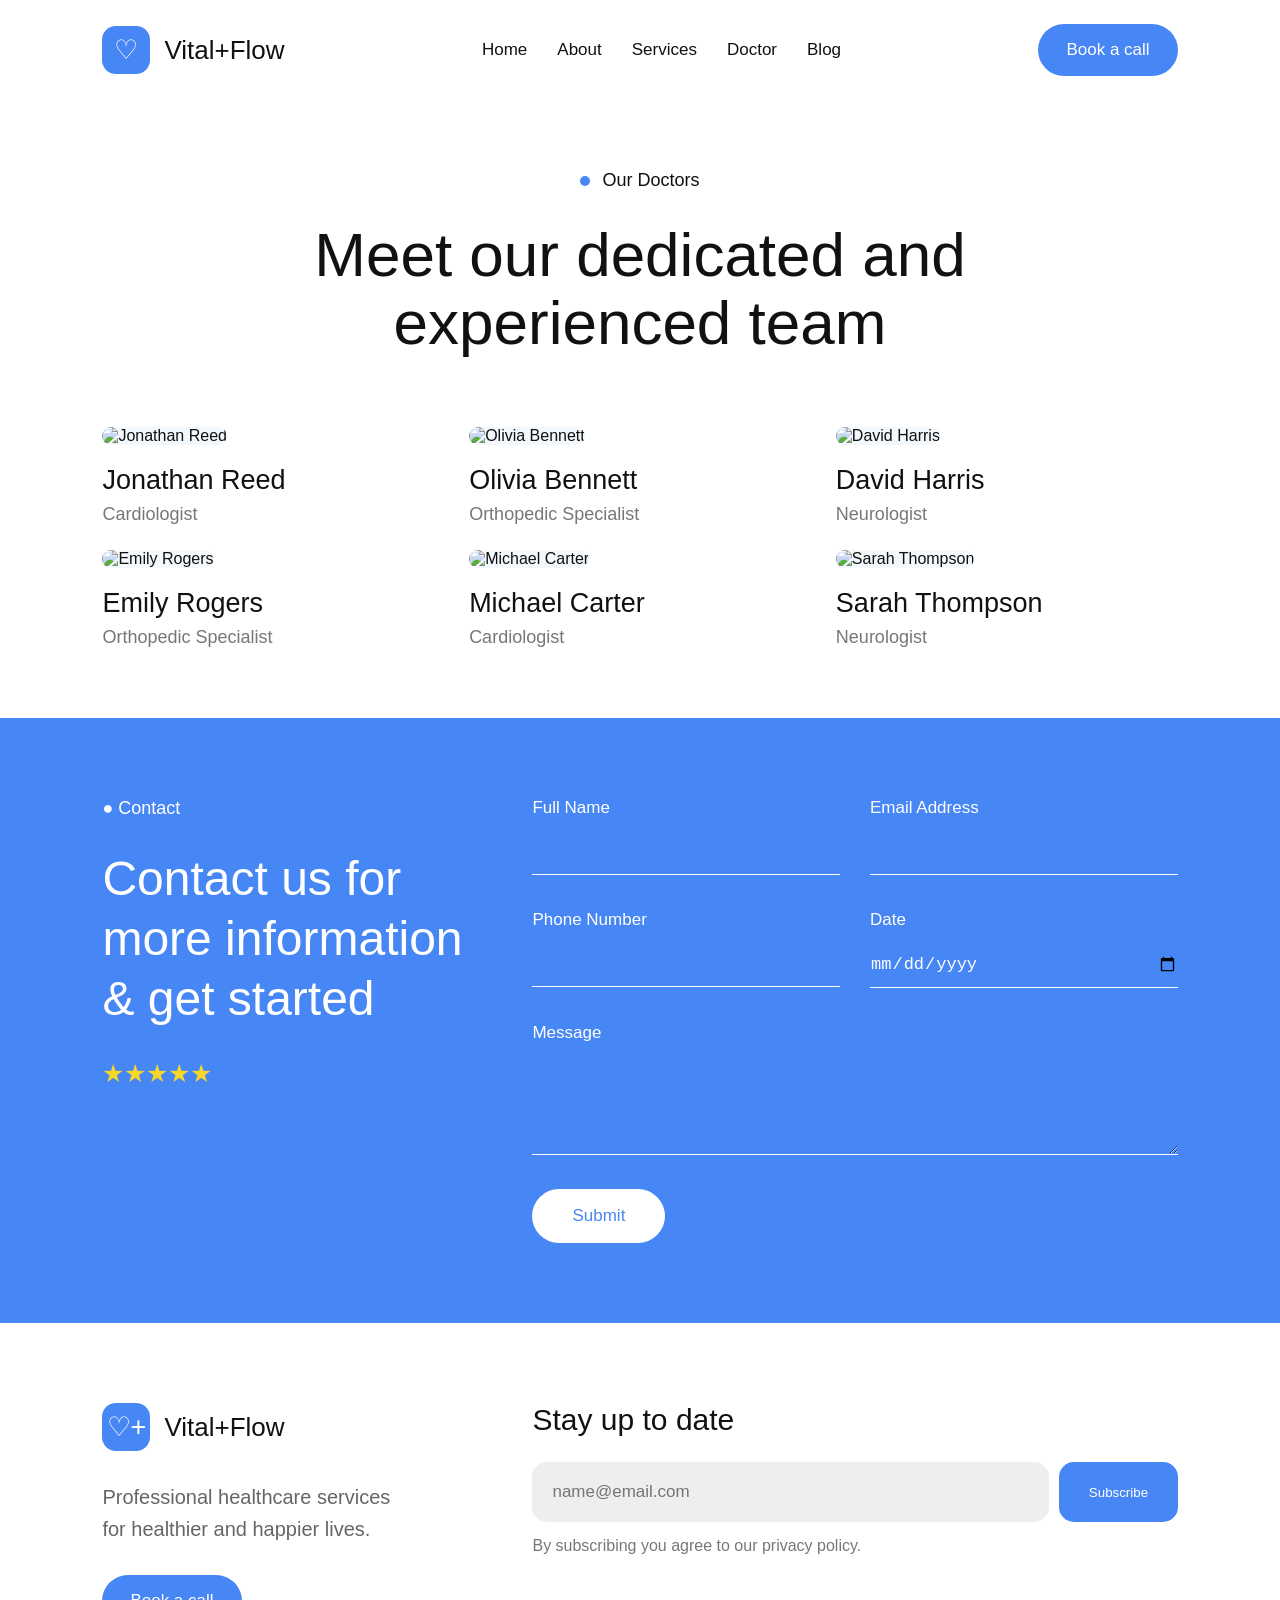
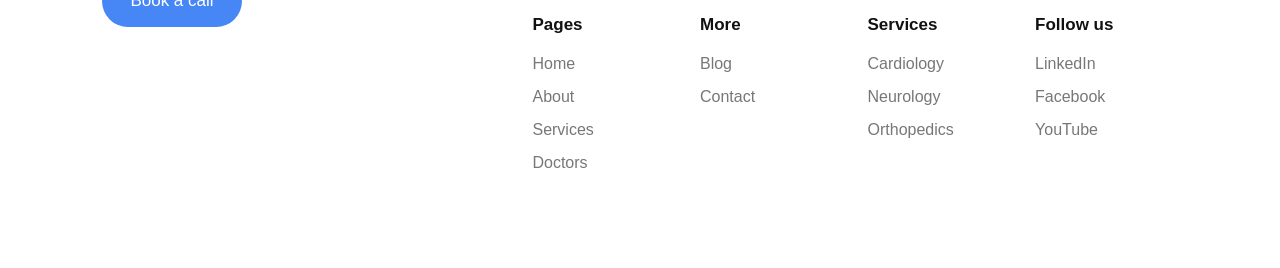
==== Doctors.html @ 4997e337 "initial commit" ====
<!doctype html>
<html lang="en">
  <head>
    <meta charset="UTF-8" />
    <meta name="viewport" content="width=device-width, initial-scale=1.0" />
    <title>Doctors - Vital+Flow</title>
    <link rel="stylesheet" href="style.css" />
  </head>
  <body>
    <header>
      <div class="logo">
        <div class="logo-icon">♡</div>
        <span>Vital+Flow</span>
      </div>

      <nav>
        <a href="index.html">Home</a>
        <a href="About.html">About</a>
        <a href="Services.html">Services</a>
        <a href="Doctors.html">Doctor</a>
        <a href="Blog.html">Blog</a>
      </nav>

      <a href="#contact" class="book-btn">Book a call</a>
    </header>

    <section class="doctors-page">
      <div class="section-name">
        <span></span>
        Our Doctors
      </div>

      <h1>
        Meet our dedicated and<br />
        experienced team
      </h1>

      <div class="doctor-grid">
        <div class="doctor-card">
          <img
            src="https://framerusercontent.com/images/LIq8WkhPLY2ZsfOPWAoIwMmWm0.png"
            alt="Jonathan Reed"
          />
          <h2>Jonathan Reed</h2>
          <p>Cardiologist</p>
        </div>

        <div class="doctor-card">
          <img
            src="https://framerusercontent.com/images/uy58zG5Y51l3vrf4YpJ035IAazY.png"
            alt="Olivia Bennett"
          />
          <h2>Olivia Bennett</h2>
          <p>Orthopedic Specialist</p>
        </div>

        <div class="doctor-card">
          <img
            src="https://framerusercontent.com/images/yE9PhxJZefSZDzbKrFIGp3iX7c.png"
            alt="David Harris"
          />
          <h2>David Harris</h2>
          <p>Neurologist</p>
        </div>

        <div class="doctor-card">
          <img
            src="https://framerusercontent.com/images/Z567nO19AiXrUBAUGhCiIDOtE.png"
            alt="Emily Rogers"
          />
          <h2>Emily Rogers</h2>
          <p>Orthopedic Specialist</p>
        </div>

        <div class="doctor-card">
          <img
            src="https://framerusercontent.com/images/iZQkSsxwXep32bgrVNG17hmx4qs.png"
            alt="Michael Carter"
          />
          <h2>Michael Carter</h2>
          <p>Cardiologist</p>
        </div>

        <div class="doctor-card">
          <img
            src="https://framerusercontent.com/images/U3kCZ3nHpAQPEt6WqmIwbmjcGQU.png"
            alt="Sarah Thompson"
          />
          <h2>Sarah Thompson</h2>
          <p>Neurologist</p>
        </div>
      </div>
    </section>

    <section id="contact" class="contact">
      <div class="contact-left">
        <p>● Contact</p>

        <h1>
          Contact us for<br />
          more information<br />
          & get started
        </h1>

        <div class="stars">★★★★★</div>
      </div>

      <div class="contact-right">
        <form>
          <div class="input-row">
            <div>
              <label>Full Name</label>
              <input type="text" />
            </div>

            <div>
              <label>Email Address</label>
              <input type="email" />
            </div>
          </div>

          <div class="input-row">
            <div>
              <label>Phone Number</label>
              <input type="tel" />
            </div>

            <div>
              <label>Date</label>
              <input type="date" />
            </div>
          </div>

          <label>Message</label>

          <textarea></textarea>

          <button type="submit">Submit</button>
        </form>
      </div>
    </section>

    <footer class="footer">
      <div class="footer-left">
        <div class="logo">
          <div class="logo-box">♡+</div>
          <span>Vital+Flow</span>
        </div>

        <p>
          Professional healthcare services<br />
          for healthier and happier lives.
        </p>

        <a href="#contact" class="footer-btn">Book a call</a>
      </div>

      <div class="footer-right">
        <h2>Stay up to date</h2>

        <div class="subscribe">
          <input type="email" placeholder="name@email.com" />
          <button>Subscribe</button>
        </div>

        <p class="privacy">By subscribing you agree to our privacy policy.</p>

        <div class="links">
          <div>
            <h3>Pages</h3>
            <a href="index.html">Home</a>
            <a href="About.html">About</a>
            <a href="Services.html">Services</a>
            <a href="Doctors.html">Doctors</a>
          </div>

          <div>
            <h3>More</h3>
            <a href="Blog.html">Blog</a>
            <a href="#contact">Contact</a>
          </div>

          <div>
            <h3>Services</h3>
            <a href="Services.html">Cardiology</a>
            <a href="Services.html">Neurology</a>
            <a href="Services.html">Orthopedics</a>
          </div>

          <div>
            <h3>Follow us</h3>
            <a href="#">LinkedIn</a>
            <a href="#">Facebook</a>
            <a href="#">YouTube</a>
          </div>
        </div>
      </div>
    </footer>
  </body>
</html>
---- style.css ----
* {
  margin: 0;
  padding: 0;
  box-sizing: border-box;
}

html {
  scroll-behavior: smooth;
}

body {
  font-family: Arial, sans-serif;
  background: white;
  color: #111;
}

header {
  width: 100%;
  min-height: 100px;
  display: flex;
  align-items: center;
  justify-content: space-between;
  padding: 20px 8%;
  gap: 30px;
}

.logo {
  display: flex;
  align-items: center;
  gap: 14px;
  font-size: 26px;
  font-weight: 500;
  white-space: nowrap;
}

.logo-icon,
.logo-box {
  width: 48px;
  height: 48px;
  background: #4786f5;
  color: white;
  border-radius: 14px;
  display: flex;
  align-items: center;
  justify-content: center;
  font-size: 27px;
}

nav {
  display: flex;
  align-items: center;
  justify-content: center;
  gap: 30px;
}

nav a {
  text-decoration: none;
  color: #111;
  font-size: 17px;
  transition: 0.3s;
}

nav a:hover {
  color: #4786f5;
}

.book-btn,
.primary-btn,
.footer-btn {
  display: inline-block;
  text-decoration: none;
  border: none;
  cursor: pointer;
  background: #4786f5;
  color: white;
  border-radius: 30px;
  padding: 16px 28px;
  font-size: 17px;
}

.book-btn:hover,
.primary-btn:hover,
.footer-btn:hover {
  background: #2f6fd8;
}

.section-name {
  display: flex;
  align-items: center;
  justify-content: center;
  gap: 12px;
  font-size: 18px;
  margin-bottom: 30px;
}

.section-name span {
  width: 10px;
  height: 10px;
  background: #4786f5;
  border-radius: 50%;
}

.home-hero {
  text-align: center;
  padding: 70px 20px 40px;
}

.home-hero h1 {
  font-size: 68px;
  line-height: 1.1;
  font-weight: 500;
  margin-bottom: 25px;
}

.home-hero p {
  color: #666;
  font-size: 20px;
  line-height: 1.6;
  margin-bottom: 35px;
}

.home-images,
.about-images {
  width: 82%;
  margin: 50px auto;
  display: grid;
  grid-template-columns: repeat(3, 1fr);
  gap: 22px;
}

.home-images div,
.about-image {
  height: 390px;
  overflow: hidden;
  border-radius: 28px;
}

.home-images img,
.about-image img {
  width: 100%;
  height: 100%;
  object-fit: cover;
}

.stats-section {
  width: 90%;
  margin: 80px auto;
  display: grid;
  grid-template-columns: repeat(4, 1fr);
  gap: 30px;
  text-align: center;
}

.stat h2 {
  color: #4786f5;
  font-size: 65px;
  font-weight: 400;
}

.stat p {
  margin-top: 15px;
  color: #666;
  font-size: 20px;
}

.home-services,
.home-doctors {
  padding: 100px 8%;
  text-align: center;
}

.home-services h1,
.home-doctors h1 {
  font-size: 58px;
  font-weight: 500;
  line-height: 1.15;
  margin-bottom: 60px;
}

.service-grid,
.doctor-grid {
  width: 100%;
  display: grid;
  grid-template-columns: repeat(3, 1fr);
  gap: 25px;
  margin-bottom: 45px;
}

.service-card {
  background: #f3f8ff;
  padding: 50px 35px;
  min-height: 400px;
  border-radius: 30px;
  display: flex;
  flex-direction: column;
  align-items: center;
}

.service-icon {
  width: 90px;
  height: 90px;
  border-radius: 50%;
  background: #e5efff;
  color: #4786f5;
  display: flex;
  align-items: center;
  justify-content: center;
  font-size: 38px;
  margin-bottom: 35px;
}

.service-card h2 {
  font-size: 28px;
  font-weight: 500;
  margin-bottom: 20px;
}

.service-card p {
  color: #666;
  font-size: 18px;
  line-height: 1.6;
}

.doctor-card {
  text-align: left;
}

.doctor-card img {
  width: 100%;
  height: 430px;
  object-fit: cover;
  border-radius: 28px;
  background: #f2f8fc;
}

.doctor-card h2 {
  font-size: 27px;
  font-weight: 400;
  margin-top: 20px;
}

.doctor-card p {
  color: #777;
  font-size: 18px;
  margin-top: 8px;
}

.about-section {
  text-align: center;
  padding: 70px 20px 20px;
}

.about-section h1 {
  font-size: 65px;
  line-height: 1.1;
  font-weight: 500;
  margin-bottom: 35px;
}

.mission-section {
  width: 85%;
  margin: 100px auto;
  display: flex;
  align-items: center;
  justify-content: center;
  gap: 100px;
}

.mission-images {
  width: 520px;
  height: 500px;
  position: relative;
  flex-shrink: 0;
}

.big-image {
  width: 380px;
  height: 490px;
  position: absolute;
  right: 0;
  top: 0;
  overflow: hidden;
  border-radius: 200px 200px 40px 40px;
}

.big-image img,
.small-image img {
  width: 100%;
  height: 100%;
  object-fit: cover;
}

.small-image {
  width: 230px;
  height: 300px;
  position: absolute;
  left: 0;
  bottom: 0;
  overflow: hidden;
  border-radius: 130px 130px 0 0;
}

.mission-content {
  max-width: 560px;
}

.left-name {
  justify-content: flex-start;
}

.mission-content h1 {
  font-size: 50px;
  font-weight: 500;
  line-height: 1.15;
  margin-bottom: 50px;
}

.mission-item {
  display: flex;
  gap: 25px;
  margin-bottom: 35px;
}

.round-icon {
  width: 60px;
  height: 60px;
  flex-shrink: 0;
  border-radius: 50%;
  display: flex;
  align-items: center;
  justify-content: center;
  color: #4786f5;
  box-shadow: 0 5px 25px rgba(0, 0, 0, 0.08);
  font-size: 25px;
}

.mission-item h3 {
  font-size: 25px;
  font-weight: 400;
  margin-bottom: 12px;
}

.mission-item p {
  color: #666;
  font-size: 18px;
  line-height: 1.7;
}

.vision {
  width: 85%;
  margin: 100px auto;
  display: flex;
  align-items: center;
  gap: 70px;
}

.vision-content {
  flex: 1;
}

.vision-content h1 {
  color: #2a9d8f;
  font-size: 50px;
  margin-bottom: 15px;
}

.vision-content > p {
  font-size: 21px;
  margin-bottom: 25px;
}

.vision-content ul {
  list-style: none;
}

.vision-content li {
  margin: 15px 0;
  font-size: 18px;
}

.vision-content li::before {
  content: "✓";
  color: #4786f5;
  margin-right: 12px;
}

.vision-image {
  flex: 1;
}

.vision-image img {
  width: 100%;
  max-height: 500px;
  object-fit: cover;
  border-radius: 25px;
}

.values {
  background: #f0f8ff;
  padding: 80px 8%;
  text-align: center;
}

.values h2 {
  font-size: 38px;
  color: #2a9d8f;
  margin-bottom: 10px;
}

.subtitle {
  color: #666;
  font-size: 19px;
  margin-bottom: 45px;
}

.values-grid {
  display: grid;
  grid-template-columns: repeat(3, 1fr);
  gap: 25px;
}

.value-box {
  background: #0d58db;
  color: white;
  border-radius: 20px;
  padding: 35px;
  text-align: left;
}

.value-box h3 {
  font-size: 25px;
  margin-bottom: 15px;
}

.value-box p {
  line-height: 1.7;
}

.page-heading,
.doctors-page,
.blog-page {
  width: 84%;
  margin: 70px auto;
  text-align: center;
}

.page-heading h1,
.doctors-page > h1,
.blog-page > h1 {
  font-size: 62px;
  line-height: 1.1;
  font-weight: 500;
  margin-bottom: 70px;
}

.services-grid {
  width: 90%;
  margin: auto;
  display: grid;
  grid-template-columns: repeat(3, 1fr);
  gap: 25px;
}

.services-grid .service-card {
  min-height: 430px;
}

.reviews-section {
  width: 84%;
  margin: 100px auto;
}

.reviews-section > h1 {
  text-align: center;
  font-size: 55px;
  line-height: 1.15;
  font-weight: 500;
  margin-bottom: 60px;
}

.reviews-container {
  display: grid;
  grid-template-columns: repeat(3, 1fr);
  gap: 25px;
}

.review-card {
  background: #f3f8ff;
  border-radius: 25px;
  padding: 35px;
  min-height: 330px;
  display: flex;
  flex-direction: column;
}

.review-person {
  display: flex;
  align-items: center;
  gap: 20px;
  margin-bottom: 30px;
}

.review-person img {
  width: 65px;
  height: 65px;
  object-fit: cover;
  border-radius: 50%;
}

.review-person h2 {
  font-size: 22px;
  font-weight: 500;
}

.review-card p {
  color: #666;
  font-size: 18px;
  line-height: 1.7;
}

.review-stars {
  color: #ffb515;
  font-size: 25px;
  margin-top: auto;
}

.contact {
  width: 100%;
  background: #4786f5;
  color: white;
  padding: 80px 8%;
  display: grid;
  grid-template-columns: 35% 60%;
  gap: 5%;
}

.contact-left p {
  font-size: 18px;
  margin-bottom: 30px;
}

.contact-left h1 {
  font-size: 48px;
  font-weight: 400;
  line-height: 1.25;
  margin-bottom: 30px;
}

.stars {
  color: rgb(246, 215, 41);
  font-size: 25px;
}

.contact-right form {
  width: 100%;
}

.input-row {
  display: grid;
  grid-template-columns: 1fr 1fr;
  gap: 30px;
  margin-bottom: 35px;
}

label {
  display: block;
  font-size: 17px;
  margin-bottom: 12px;
}

input,
textarea {
  width: 100%;
  border: none;
  outline: none;
  font-size: 17px;
}

.contact input {
  background: transparent;
  border-bottom: 1px solid white;
  color: white;
  padding: 12px 0;
}

.contact textarea {
  background: transparent;
  border-bottom: 1px solid white;
  color: white;
  height: 100px;
  resize: vertical;
  padding: 10px 0;
}

.contact button {
  margin-top: 30px;
  padding: 17px 40px;
  border: none;
  border-radius: 30px;
  background: white;
  color: #4786f5;
  font-size: 17px;
  cursor: pointer;
}

.footer {
  width: 100%;
  padding: 80px 8%;
  display: grid;
  grid-template-columns: 35% 60%;
  gap: 5%;
}

.footer-left > p {
  margin: 30px 0;
  color: #666;
  font-size: 20px;
  line-height: 1.6;
}

.footer-right h2 {
  font-size: 30px;
  font-weight: 400;
  margin-bottom: 25px;
}

.subscribe {
  display: flex;
  gap: 10px;
}

.subscribe input {
  height: 60px;
  background: #eee;
  border-radius: 15px;
  padding: 0 20px;
}

.subscribe button {
  width: 150px;
  border: none;
  border-radius: 15px;
  background: #4786f5;
  color: white;
  cursor: pointer;
}

.privacy {
  margin-top: 15px;
  color: #777;
}

.links {
  margin-top: 60px;
  display: grid;
  grid-template-columns: repeat(4, 1fr);
  gap: 25px;
}

.links h3 {
  margin-bottom: 20px;
  font-size: 17px;
}

.links a {
  display: block;
  text-decoration: none;
  color: #777;
  margin-bottom: 15px;
}

.blog-grid {
  display: grid;
  grid-template-columns: repeat(3, 1fr);
  gap: 30px;
  text-align: left;
}

.blog-card {
  overflow: hidden;
}

.blog-card img {
  width: 100%;
  height: 330px;
  object-fit: cover;
  border-radius: 22px;
}

.blog-content h2 {
  font-size: 25px;
  font-weight: 500;
  line-height: 1.4;
  margin: 20px 0 12px;
}

.blog-content p {
  color: #666;
  line-height: 1.6;
  margin-bottom: 20px;
}

.blog-content a {
  text-decoration: none;
  color: #4786f5;
  font-weight: 500;
}

@media (max-width: 900px) {
  header {
    flex-wrap: wrap;
    justify-content: center;
  }

  nav {
    order: 3;
    width: 100%;
    flex-wrap: wrap;
  }

  .home-hero h1,
  .about-section h1,
  .page-heading h1,
  .doctors-page > h1,
  .blog-page > h1 {
    font-size: 45px;
  }

  .home-images,
  .about-images,
  .service-grid,
  .services-grid,
  .doctor-grid,
  .reviews-container,
  .blog-grid,
  .values-grid {
    grid-template-columns: 1fr 1fr;
  }

  .stats-section {
    grid-template-columns: 1fr 1fr;
  }

  .mission-section,
  .vision {
    flex-direction: column;
  }

  .contact,
  .footer {
    grid-template-columns: 1fr;
  }

  .contact-left {
    margin-bottom: 40px;
  }

  .links {
    grid-template-columns: 1fr 1fr;
  }
}

@media (max-width: 600px) {
  header {
    padding: 20px;
  }

  nav {
    gap: 15px;
  }

  nav a {
    font-size: 14px;
  }

  .home-images,
  .about-images,
  .service-grid,
  .services-grid,
  .doctor-grid,
  .reviews-container,
  .blog-grid,
  .values-grid,
  .stats-section {
    grid-template-columns: 1fr;
  }

  .home-hero h1,
  .about-section h1,
  .page-heading h1,
  .doctors-page > h1,
  .blog-page > h1,
  .home-services h1,
  .home-doctors h1 {
    font-size: 38px;
  }

  .mission-images {
    width: 100%;
    height: 400px;
  }

  .big-image {
    width: 75%;
    height: 400px;
  }

  .small-image {
    width: 45%;
    height: 230px;
  }

  .input-row {
    grid-template-columns: 1fr;
  }

  .subscribe {
    flex-direction: column;
  }

  .subscribe button {
    width: 100%;
    height: 55px;
  }

  .links {
    grid-template-columns: 1fr 1fr;
  }
}
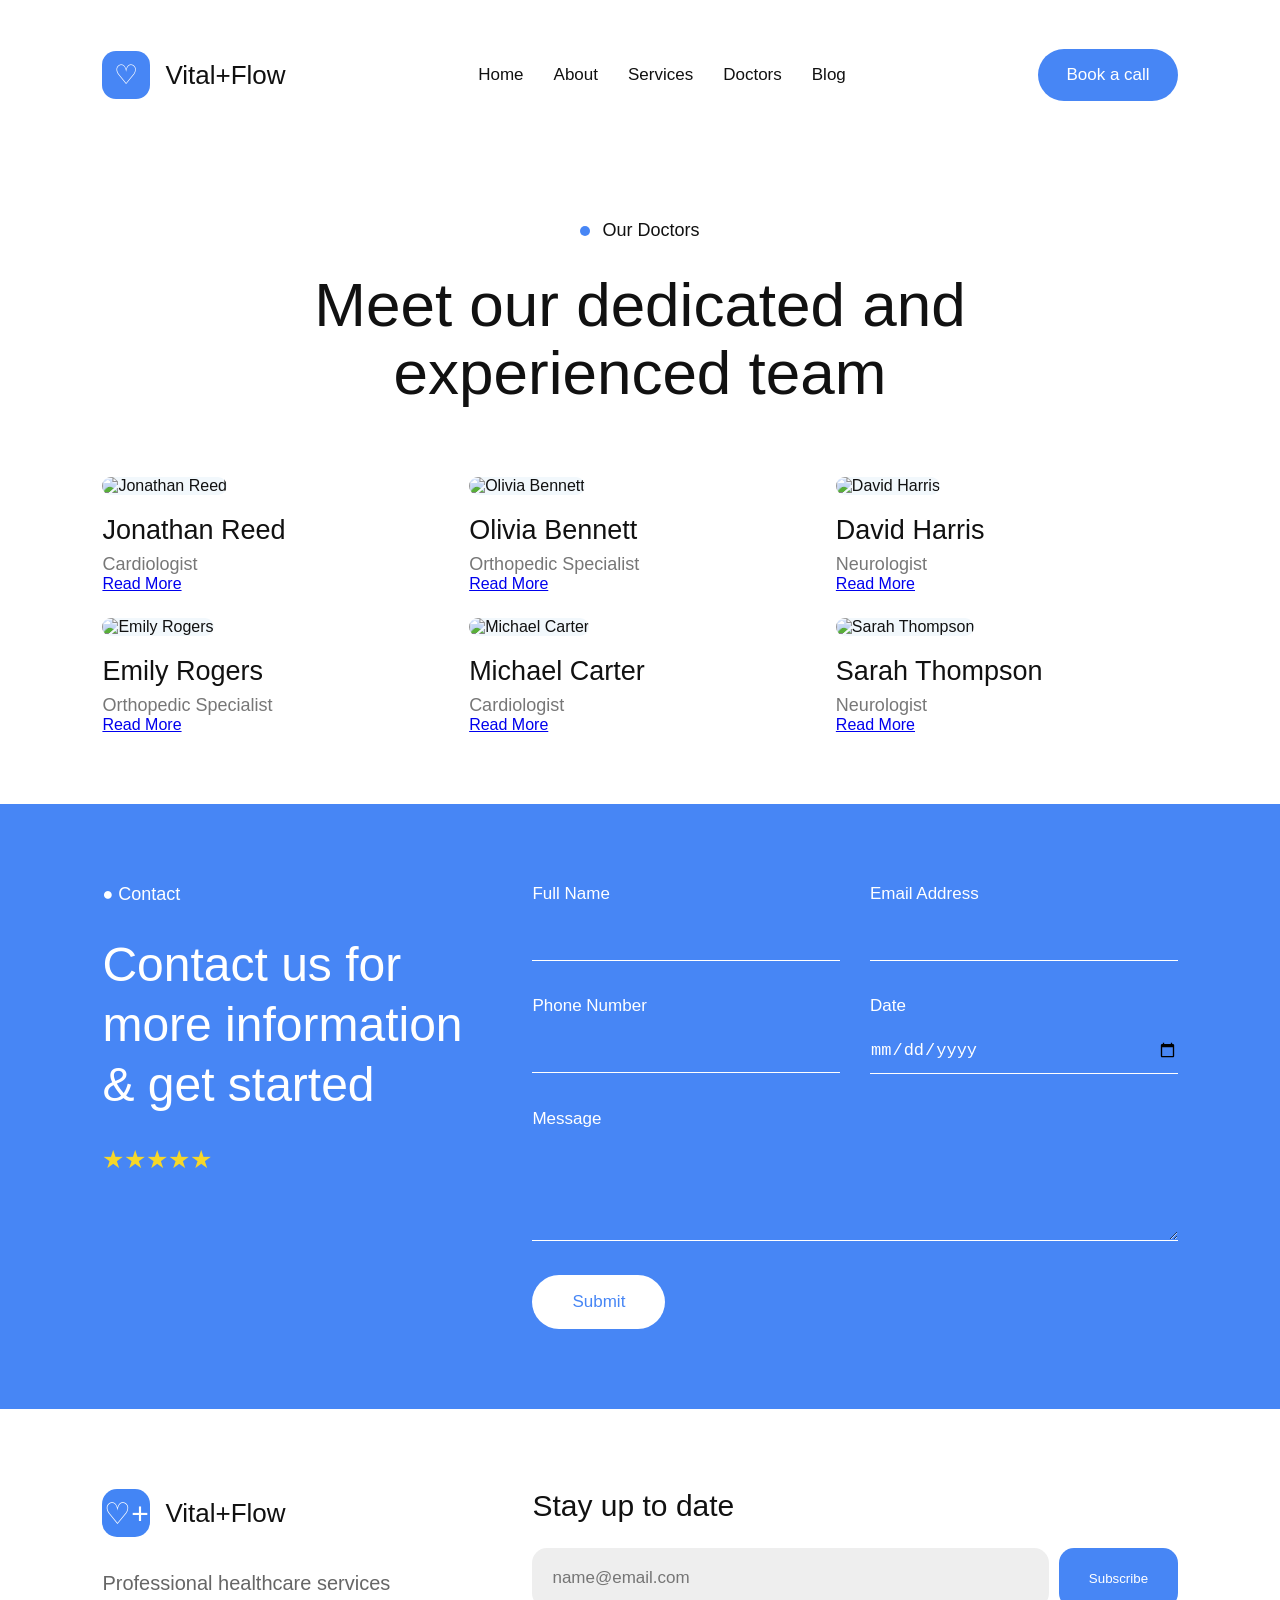
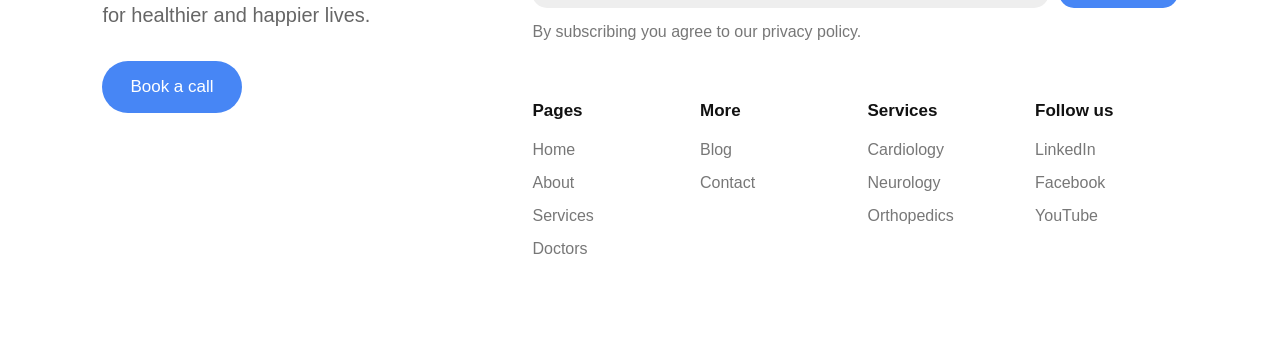
==== commit 34b14865: "initial commit" ====
--- a/Doctors.html
+++ b/Doctors.html
@@ -17,7 +17,7 @@
         <a href="index.html">Home</a>
         <a href="About.html">About</a>
         <a href="Services.html">Services</a>
-        <a href="Doctors.html">Doctor</a>
+        <a href="Doctors.html">Doctors</a>
         <a href="Blog.html">Blog</a>
       </nav>
 
@@ -43,6 +43,7 @@
           />
           <h2>Jonathan Reed</h2>
           <p>Cardiologist</p>
+          <a href="Jonathan.html">Read More</a>
         </div>
 
         <div class="doctor-card">
@@ -52,6 +53,7 @@
           />
           <h2>Olivia Bennett</h2>
           <p>Orthopedic Specialist</p>
+          <a href="Olivia.html">Read More</a>
         </div>
 
         <div class="doctor-card">
@@ -61,6 +63,7 @@
           />
           <h2>David Harris</h2>
           <p>Neurologist</p>
+          <a href="David.html">Read More</a>
         </div>
 
         <div class="doctor-card">
@@ -70,6 +73,7 @@
           />
           <h2>Emily Rogers</h2>
           <p>Orthopedic Specialist</p>
+          <a href="Emily.html">Read More</a>
         </div>
 
         <div class="doctor-card">
@@ -79,6 +83,7 @@
           />
           <h2>Michael Carter</h2>
           <p>Cardiologist</p>
+          <a href="Michael.html">Read More</a>
         </div>
 
         <div class="doctor-card">
@@ -88,6 +93,7 @@
           />
           <h2>Sarah Thompson</h2>
           <p>Neurologist</p>
+          <a href="Sarah.html">Read More</a>
         </div>
       </div>
     </section>
--- a/style.css
+++ b/style.css
@@ -706,6 +706,172 @@
   font-weight: 500;
 }
 
+/* jonathan doctor */
+
+body {
+  font-family: Arial, sans-serif;
+  background-color: white;
+  color: #111;
+}
+
+nav {
+  height: 110px;
+  display: flex;
+  align-items: center;
+  justify-content: space-between;
+  padding: 0 12%;
+}
+
+.logo {
+  display: flex;
+  align-items: center;
+  gap: 15px;
+  font-size: 26px;
+}
+
+.logo-box {
+  width: 48px;
+  height: 48px;
+  background-color: #4385f5;
+  color: white;
+  border-radius: 15px;
+  display: flex;
+  align-items: center;
+  justify-content: center;
+  font-size: 30px;
+}
+
+.menu {
+  display: flex;
+  gap: 35px;
+}
+
+.menu a {
+  text-decoration: none;
+  color: #111;
+  font-size: 20px;
+}
+
+.menu a:hover {
+  color: #4385f5;
+}
+
+.call-btn {
+  background-color: #4385f5;
+  color: white;
+  border: none;
+  padding: 17px 30px;
+  border-radius: 30px;
+  font-size: 18px;
+  cursor: pointer;
+}
+
+.call-btn:hover {
+  background-color: #286bd4;
+}
+
+.doctor {
+  width: 76%;
+  margin: 30px auto;
+  display: flex;
+  gap: 60px;
+  align-items: center;
+}
+
+.image-box {
+  width: 48%;
+  height: 625px;
+  background-color: #f1f7ff;
+  border-radius: 40px;
+  overflow: hidden;
+}
+
+.image-box img {
+  width: 100%;
+  height: 100%;
+  object-fit: cover;
+}
+
+.info {
+  width: 52%;
+}
+
+.info h1 {
+  font-size: 54px;
+  font-weight: 500;
+  margin-bottom: 10px;
+}
+
+.job {
+  font-size: 22px;
+  color: #666;
+  margin-bottom: 40px;
+}
+
+hr {
+  border: none;
+  border-top: 1px solid #ddd;
+  margin: 30px 0;
+}
+
+.details {
+  width: 100%;
+}
+
+.row {
+  display: flex;
+  justify-content: space-between;
+  font-size: 20px;
+  margin: 25px 0;
+  color: #666;
+}
+
+.row .title {
+  color: #111;
+}
+
+.social {
+  display: flex;
+  gap: 18px;
+}
+
+.social a {
+  width: 48px;
+  height: 48px;
+  border: 1px solid #ddd;
+  border-radius: 8px;
+  display: flex;
+  align-items: center;
+  justify-content: center;
+  text-decoration: none;
+  color: #111;
+  font-weight: bold;
+  font-size: 20px;
+}
+
+.social a:hover {
+  background-color: #4385f5;
+  color: white;
+}
+
+.about-section {
+  width: 65%;
+  margin: 50px auto;
+}
+
+.about-section h2 {
+  font-size: 40px;
+  font-weight: 400;
+  margin-top: 45px;
+  margin-bottom: 25px;
+}
+
+.about-section p {
+  font-size: 24px;
+  color: #666;
+  margin-bottom: 35px;
+}
+
 @media (max-width: 900px) {
   header {
     flex-wrap: wrap;
@@ -827,3 +993,255 @@
     grid-template-columns: 1fr 1fr;
   }
 }
+
+@media (max-width: 1024px) {
+  nav {
+    padding: 20px 30px;
+  }
+
+  .menu {
+    gap: 20px;
+
+    font-size: 15px;
+  }
+
+  .doctor {
+    padding: 60px 30px;
+    gap: 40px;
+    font-size: 15px;
+  }
+
+  .image-box {
+    width: 45%;
+  }
+
+  .info {
+    width: 55%;
+  }
+
+  .about-section {
+    padding: 60px 30px;
+  }
+
+  .contact {
+    padding: 60px 30px;
+    gap: 40px;
+  }
+
+  .contact-left,
+  .contact-right {
+    width: 50%;
+  }
+
+  .footer {
+    padding: 60px 30px;
+    gap: 40px;
+  }
+
+  .footer-left {
+    width: 35%;
+  }
+
+  .footer-right {
+    width: 65%;
+  }
+
+  .links {
+    gap: 25px;
+  }
+}
+
+@media (max-width: 768px) {
+  nav {
+    padding: 18px 20px;
+    flex-wrap: wrap;
+    gap: 20px;
+  }
+
+  .menu {
+    order: 3;
+    width: 100%;
+    justify-content: center;
+    gap: 15px;
+  }
+
+  .call-btn {
+    margin-left: auto;
+    font-size: 20px;
+  }
+
+  .doctor {
+    flex-direction: column;
+    padding: 50px 20px;
+  }
+
+  .image-box,
+  .info {
+    width: 100%;
+  }
+
+  .image-box img {
+    width: 100%;
+    max-height: 500px;
+    object-fit: cover;
+  }
+
+  .info h1 {
+    font-size: 38px;
+  }
+
+  .details .row {
+    gap: 20px;
+  }
+
+  .about-section {
+    padding: 50px 20px;
+  }
+
+  .about-section h2 {
+    font-size: 28px;
+  }
+
+  .about-section p {
+    font-size: 16px;
+    line-height: 1.7;
+  }
+
+  .contact {
+    flex-direction: column;
+    padding: 50px 20px;
+  }
+
+  .contact-left,
+  .contact-right {
+    width: 100%;
+  }
+
+  .contact-left h1 {
+    font-size: 40px;
+  }
+
+  .input-row {
+    flex-direction: column;
+    gap: 20px;
+  }
+
+  .input-row > div {
+    width: 100%;
+  }
+
+  .footer {
+    flex-direction: column;
+    padding: 50px 20px;
+  }
+
+  .footer-left,
+  .footer-right {
+    width: 100%;
+  }
+
+  .links {
+    grid-template-columns: repeat(2, 1fr);
+    gap: 30px;
+  }
+}
+
+@media (max-width: 480px) {
+  nav {
+    padding: 15px;
+  }
+
+  .logo span {
+    font-size: 18px;
+  }
+
+  .logo-box {
+    width: 35px;
+    height: 35px;
+  }
+
+  .menu {
+    gap: 15px;
+    flex-wrap: wrap;
+  }
+
+  .menu a {
+    font-size: 14px;
+  }
+
+  .call-btn {
+    padding: 10px 15px;
+    font-size: 13px;
+  }
+
+  .doctor {
+    padding: 35px 15px;
+  }
+
+  .info h1 {
+    font-size: 32px;
+  }
+
+  .job {
+    font-size: 16px;
+  }
+
+  .details .row {
+    flex-direction: column;
+    align-items: flex-start;
+    gap: 5px;
+    padding: 15px 0;
+  }
+
+  .about-section {
+    padding: 40px 15px;
+  }
+
+  .about-section h2 {
+    font-size: 25px;
+  }
+
+  .about-section p {
+    font-size: 15px;
+  }
+
+  .contact {
+    padding: 40px 15px;
+  }
+
+  .contact-left h1 {
+    font-size: 32px;
+  }
+
+  .stars {
+    font-size: 20px;
+  }
+
+  .contact-right input,
+  .contact-right textarea {
+    width: 100%;
+  }
+
+  .contact-right button {
+    width: 100%;
+  }
+
+  .footer {
+    padding: 40px 15px;
+  }
+
+  .links {
+    grid-template-columns: 1fr 1fr;
+    gap: 25px 15px;
+  }
+
+  .subscribe {
+    flex-direction: column;
+    gap: 10px;
+  }
+
+  .subscribe input,
+  .subscribe button {
+    width: 100%;
+  }
+}
